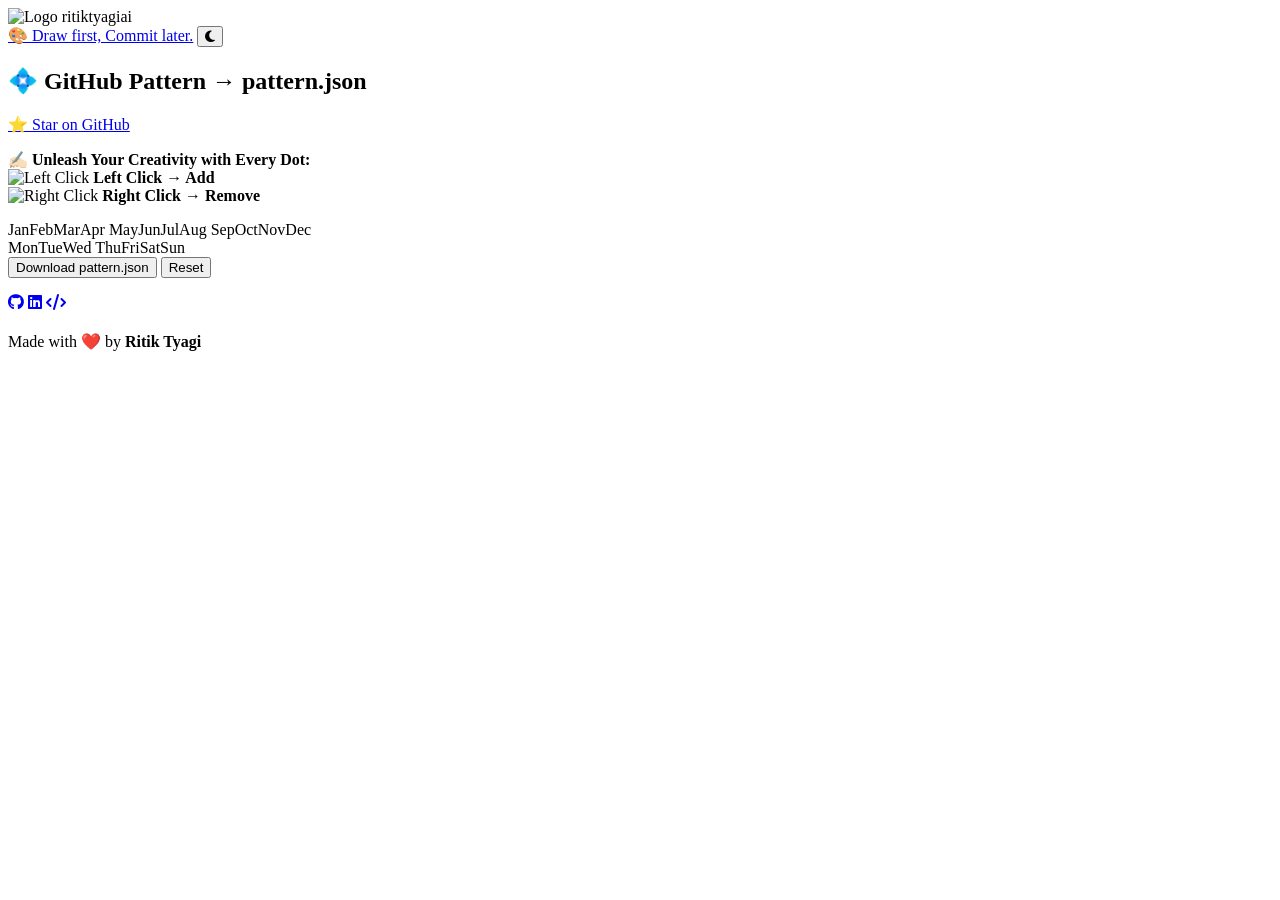
==== public/index.html @ a35b95b9 "Adsense" ====
<!DOCTYPE html>
<html lang="en">

<head>
  <meta charset="UTF-8">
  <title>GitHub Pattern Generator</title>
  <link rel="stylesheet" href="style.css">
  <link rel="stylesheet" href="https://cdnjs.cloudflare.com/ajax/libs/font-awesome/6.5.0/css/all.min.css">
  <script async src="https://pagead2.googlesyndication.com/pagead/js/adsbygoogle.js?client=ca-pub-6363142267367412"
     crossorigin="anonymous"></script>
</head>

<body>

  <!-- ================= HEADER ================= -->
  <header class="topbar">
    <div class="logo">
      <img src="assets/logo.jpg" class="header-logo" alt="Logo">
      <span class="logo-text">ritiktyagiai</span>
    </div>

    <nav class="nav">
      <a href="index.html" class="active">🎨 Draw first, Commit later.</a>
      <button id="theme-toggle" class="theme-toggle" aria-label="Toggle Dark Mode">
        <i class="fas fa-moon"></i>
      </button>
    </nav>
  </header>

  <!-- ================= PAGE (GRID BACKGROUND) ================= -->
  <main class="page-wrapper">

    <!-- ================= DRAW CARD ================= -->
    <div class="card">

      <div class="card-header">
        <h2>💠 GitHub Pattern → pattern.json</h2>

        <a class="star-btn" href="https://github.com/aurafarmerone/github-contribution-graph-hack" target="_blank">
          ⭐ Star on GitHub
        </a>
      </div>

      <p class="hint">
        <strong>✍🏻 Unleash Your Creativity with Every Dot:</strong><br>
        <span class="instruction-line"><img src="assets/mouse-left.svg" class="mouse-icon" alt="Left Click"> <b>Left
            Click → Add</b> <span class="demo-cell filled"></span></span><br>
        <span class="instruction-line"><img src="assets/mouse-right.svg" class="mouse-icon" alt="Right Click"> <b>Right
            Click → Remove</b> <span class="demo-cell empty"></span></span>
      </p>

      <!-- Month labels -->
      <div class="months">
        <span>Jan</span><span>Feb</span><span>Mar</span><span>Apr</span>
        <span>May</span><span>Jun</span><span>Jul</span><span>Aug</span>
        <span>Sep</span><span>Oct</span><span>Nov</span><span>Dec</span>
      </div>

      <div class="grid-wrapper">
        <div class="days">
          <span>Mon</span><span>Tue</span><span>Wed</span>
          <span>Thu</span><span>Fri</span><span>Sat</span><span>Sun</span>
        </div>

        <div id="grid"></div>
      </div>

      <!-- Buttons -->
      <div class="actions">
        <button id="download">Download pattern.json</button>
        <button id="reset" class="reset">Reset</button>
      </div>

    </div>

  </main>

  <!-- ================= FOOTER ================= -->
  <footer class="footer">
    <p style="margin-bottom: 10px; font-weight: bold;">
    </p>
    <div class="socials">
      <a href="https://github.com/ritiktyagiai" target="_blank"><i class="fab fa-github"></i></a>
      <a href="https://www.linkedin.com/in/ritiktyagiai/" target="_blank"><i class="fab fa-linkedin"></i></a>
      <a href="https://leetcode.com/u/ritiktyagiai" target="_blank"><i class="fas fa-code"></i></a>
    </div>
    <p style="margin-top: 20px;">Made with ❤️ by <strong>Ritik Tyagi</strong></p>
  </footer>

  <script src="script.js"></script>
</body>

</html>
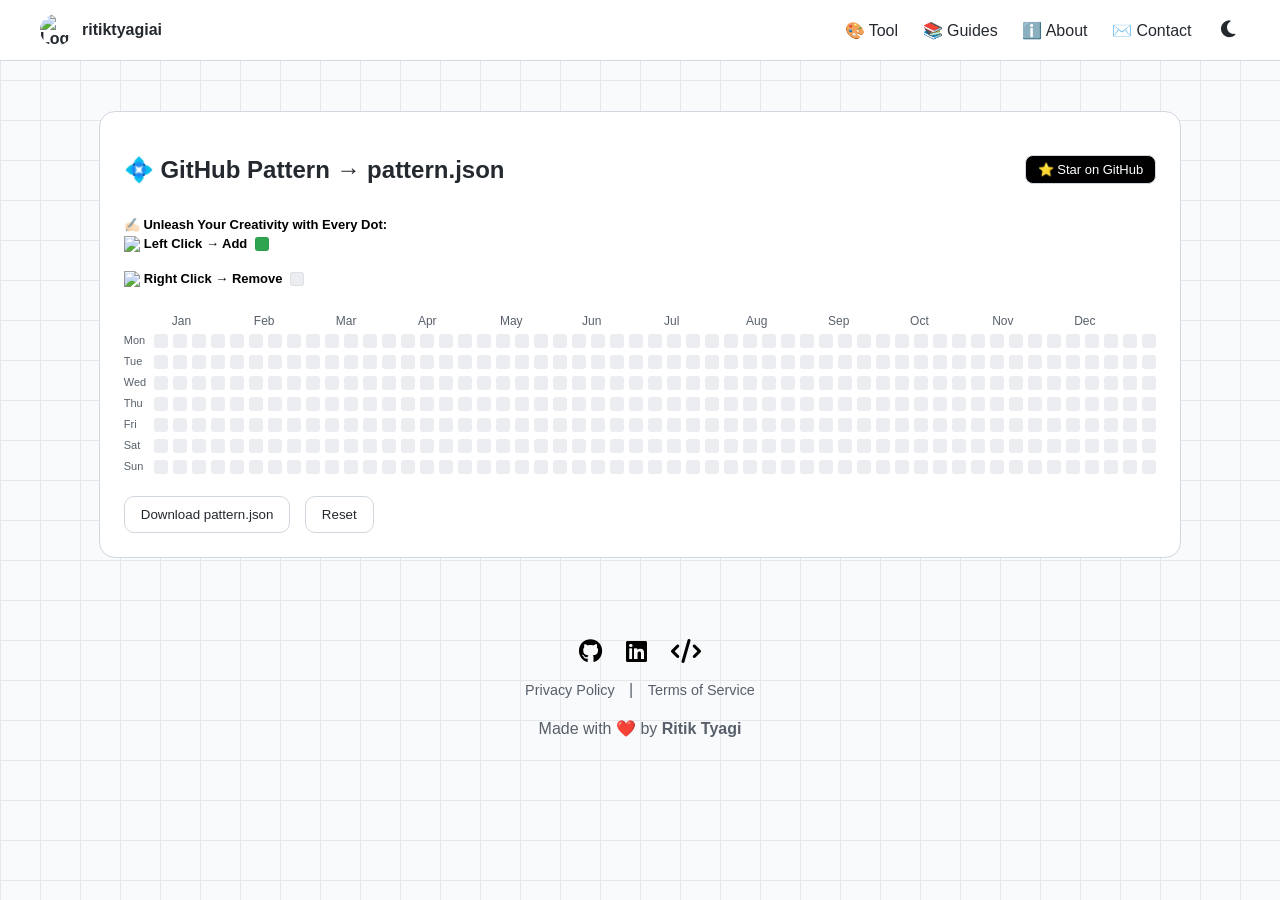
==== commit 68cbdd0c: "Pages Added" ====
--- a/public/index.html
+++ b/public/index.html
@@ -8,6 +8,15 @@
   <link rel="stylesheet" href="https://cdnjs.cloudflare.com/ajax/libs/font-awesome/6.5.0/css/all.min.css">
   <script async src="https://pagead2.googlesyndication.com/pagead/js/adsbygoogle.js?client=ca-pub-6363142267367412"
      crossorigin="anonymous"></script>
+  <!-- Google tag (gtag.js) -->
+  <script async src="https://www.googletagmanager.com/gtag/js?id=G-P4Q4NPDH2N"></script>
+  <script>
+    window.dataLayer = window.dataLayer || [];
+    function gtag(){dataLayer.push(arguments);}
+    gtag('js', new Date());
+
+    gtag('config', 'G-P4Q4NPDH2N');
+  </script>
 </head>
 
 <body>
@@ -20,7 +29,10 @@
     </div>
 
     <nav class="nav">
-      <a href="index.html" class="active">🎨 Draw first, Commit later.</a>
+      <a href="index.html" class="active">🎨 Tool</a>
+      <a href="guides.html">📚 Guides</a>
+      <a href="about.html">ℹ️ About</a>
+      <a href="contact.html">✉️ Contact</a>
       <button id="theme-toggle" class="theme-toggle" aria-label="Toggle Dark Mode">
         <i class="fas fa-moon"></i>
       </button>
@@ -77,12 +89,14 @@
 
   <!-- ================= FOOTER ================= -->
   <footer class="footer">
-    <p style="margin-bottom: 10px; font-weight: bold;">
-    </p>
     <div class="socials">
       <a href="https://github.com/ritiktyagiai" target="_blank"><i class="fab fa-github"></i></a>
       <a href="https://www.linkedin.com/in/ritiktyagiai/" target="_blank"><i class="fab fa-linkedin"></i></a>
       <a href="https://leetcode.com/u/ritiktyagiai" target="_blank"><i class="fas fa-code"></i></a>
+    </div>
+    <div class="footer-links" style="margin-top: 15px;">
+      <a href="privacy.html" style="margin: 0 10px; color: var(--text-muted); text-decoration: none; font-size: 0.9rem;">Privacy Policy</a> | 
+      <a href="terms.html" style="margin: 0 10px; color: var(--text-muted); text-decoration: none; font-size: 0.9rem;">Terms of Service</a>
     </div>
     <p style="margin-top: 20px;">Made with ❤️ by <strong>Ritik Tyagi</strong></p>
   </footer>
--- a/public/style.css
+++ b/public/style.css
@@ -0,0 +1,514 @@
+:root {
+  /* LIGHT THEME (Default) */
+  --bg-color: #f9fafb;
+  --bg-gradient-color: #e5e7eb;
+  --text-color: #24292f;
+  --text-muted: #57606a;
+  --header-bg: #fff;
+  --header-border: #d0d7de;
+  --card-bg: #fff;
+  --card-border: #d0d7de;
+  --cell-bg: #ebedf0;
+  --cell-active: #2da44e;
+  --btn-bg: #fff;
+  --btn-border: #d0d7de;
+  --btn-text: #24292f;
+  --btn-hover-bg: #FA2A55;
+  --btn-hover-text: #fff;
+  --logo-text-color: #24292f;
+  --hint-color: #000000;
+  --nav-hover: #FA2A55;
+  --star-btn-bg: #000;
+  --star-btn-text: #fff;
+  --social-icon-color: #000;
+}
+
+[data-theme="dark"] {
+  /* DARK THEME */
+  --bg-color: #0d1117;
+  --bg-gradient-color: #21262d;
+  --text-color: #c9d1d9;
+  --text-muted: #8b949e;
+  --header-bg: #161b22;
+  --header-border: #30363d;
+  --card-bg: #161b22;
+  --card-border: #30363d;
+  --cell-bg: #2d333b;
+  --cell-active: #39d353;
+  --btn-bg: #21262d;
+  --btn-border: #30363d;
+  --btn-text: #c9d1d9;
+  --btn-hover-bg: #FA2A55;
+  --btn-hover-text: #fff;
+  --logo-text-color: #f0f6fc;
+  --hint-color: #c9d1d9;
+  --nav-hover: #58a6ff;
+  --star-btn-bg: #21262d;
+  --star-btn-text: #c9d1d9;
+  --social-icon-color: #c9d1d9;
+}
+
+* {
+  box-sizing: border-box;
+}
+
+/* ================= GRID BACKGROUND ================= */
+body {
+  margin: 0;
+  font-family: Arial, sans-serif;
+  color: var(--text-color);
+  background-color: var(--bg-color);
+  background-image:
+    linear-gradient(to right, var(--bg-gradient-color) 1px, transparent 1px),
+    linear-gradient(to bottom, var(--bg-gradient-color) 1px, transparent 1px);
+  background-size: 40px 40px;
+  transition: background-color 0.3s ease, color 0.3s ease;
+}
+
+/* ================= HEADER ================= */
+.topbar {
+  display: flex;
+  justify-content: space-between;
+  align-items: center;
+  padding: 14px 40px;
+  background: var(--header-bg);
+  border-bottom: 1px solid var(--header-border);
+  transition: background-color 0.3s ease, border-color 0.3s ease;
+}
+
+.logo {
+  display: flex;
+  align-items: center;
+  font-weight: bold;
+  color: var(--logo-text-color);
+}
+
+.logo-icon {
+  display: none;
+}
+
+.header-logo {
+  width: 32px;
+  height: 32px;
+  border-radius: 50%;
+  object-fit: cover;
+  margin-right: 10px;
+}
+
+.nav a {
+  margin-left: 20px;
+  text-decoration: none;
+  color: var(--text-color);
+  position: relative;
+  transition: color 0.2s ease;
+}
+
+.nav a:hover {
+  color: var(--nav-hover);
+  text-decoration: underline;
+  text-underline-offset: 4px;
+}
+
+/* ================= PAGE ================= */
+.page-wrapper {
+  display: flex;
+  justify-content: center;
+  padding: 50px 0;
+}
+
+/* ================= CARD ================= */
+.card {
+  background: var(--card-bg);
+  border: 1px solid var(--card-border);
+  border-radius: 16px;
+  padding: 24px;
+  width: fit-content;
+  transition: background-color 0.3s ease, border-color 0.3s ease;
+}
+
+/* ================= CARD HEADER ================= */
+.card-header {
+  display: flex;
+  justify-content: space-between;
+  align-items: center;
+}
+
+.star-btn {
+  background: var(--star-btn-bg);
+  color: var(--star-btn-text);
+  padding: 6px 12px;
+  border-radius: 8px;
+  font-size: 13px;
+  text-decoration: none;
+  transition: transform 0.2s ease, background-color 0.3s ease;
+  display: inline-block;
+  border: 1px solid var(--header-border);
+}
+
+.star-btn:hover {
+  transform: scale(1.1);
+}
+
+
+.mouse-icon {
+  width: 16px;
+  height: 16px;
+  vertical-align: middle;
+  margin-right: 4px;
+}
+
+.instruction-line {
+  display: inline-flex;
+  align-items: center;
+  margin-top: 4px;
+}
+
+.demo-cell {
+  display: inline-block;
+  width: 14px;
+  height: 14px;
+  border-radius: 3px;
+  margin-left: 8px;
+  border: 1px solid rgba(27, 31, 35, 0.06);
+}
+
+.demo-cell.filled {
+  background: var(--cell-active);
+}
+
+.demo-cell.empty {
+  background: var(--cell-bg);
+}
+
+/* ================= GRID ================= */
+.hint {
+  font-size: 13px;
+  color: var(--hint-color);
+  margin-bottom: 12px;
+}
+
+.months {
+  display: grid;
+  grid-template-columns: repeat(12, 1fr);
+  font-size: 12px;
+  color: var(--text-muted);
+  margin-left: 48px;
+  margin-bottom: 6px;
+}
+
+.grid-wrapper {
+  display: flex;
+}
+
+.days {
+  display: grid;
+  grid-template-rows: repeat(7, 16px);
+  gap: 5px;
+  font-size: 11px;
+  color: var(--text-muted);
+  margin-right: 8px;
+}
+
+#grid {
+  display: grid;
+  grid-template-columns: repeat(53, 14px);
+  gap: 5px;
+}
+
+.cell {
+  width: 14px;
+  height: 14px;
+  background: var(--cell-bg);
+  border-radius: 3px;
+  cursor: pointer;
+  transition: background-color 0.2s ease;
+}
+
+.cell.active {
+  background: var(--cell-active);
+}
+
+/* ================= BUTTONS ================= */
+.actions {
+  margin-top: 20px;
+}
+
+button {
+  background: var(--btn-bg);
+  border: 1px solid var(--btn-border);
+  color: var(--btn-text);
+  padding: 10px 16px;
+  border-radius: 10px;
+  cursor: pointer;
+  transition: all 0.2s ease;
+}
+
+button:hover {
+  background: var(--btn-hover-bg);
+  color: var(--btn-hover-text);
+  border-color: var(--btn-hover-bg);
+  transform: scale(1.05);
+  /* slightly reduce scale to be subtler */
+}
+
+button:active {
+  transform: scale(1);
+}
+
+.reset {
+  margin-left: 10px;
+}
+
+/* ================= FOOTER ================= */
+.footer {
+  text-align: center;
+  margin: 30px 0;
+  color: var(--text-muted);
+}
+
+.socials a {
+  margin: 0 10px;
+  color: var(--social-icon-color);
+  font-size: 24px;
+  display: inline-block;
+  transition: transform 0.2s ease, text-shadow 0.2s ease, color 0.3s ease;
+}
+
+.socials a:hover {
+  transform: scale(1.2);
+  text-shadow: 0 5px 15px rgba(0, 0, 0, 0.3);
+}
+
+/* ================= THEME TOGGLE ================= */
+.theme-toggle {
+  background: none;
+  border: none;
+  color: var(--text-color);
+  cursor: pointer;
+  font-size: 1.2rem;
+  margin-left: 20px;
+  padding: 5px;
+  transition: transform 0.2s ease;
+}
+
+.theme-toggle:hover {
+  transform: rotate(15deg) scale(1.1);
+  background: none;
+  /* override default button hover */
+  color: var(--nav-hover);
+  border-color: transparent;
+}
+
+* {
+  caret-color: transparent;
+}
+
+input, textarea {
+  caret-color: auto;
+}
+
+/* ================= CONTENT PAGE STYLES ================= */
+.content-card {
+  max-width: 850px;
+  width: 90%;
+  margin: 0 auto;
+  padding: 32px;
+  background: var(--card-bg);
+  border: 1px solid var(--card-border);
+  border-radius: 16px;
+  box-shadow: 0 4px 12px rgba(0, 0, 0, 0.03);
+  transition: background-color 0.3s ease, border-color 0.3s ease;
+}
+
+.content-card h1 {
+  font-size: 2.2rem;
+  margin-top: 0;
+  margin-bottom: 20px;
+  color: var(--text-color);
+  font-weight: 800;
+}
+
+.content-card h2 {
+  font-size: 1.6rem;
+  margin-top: 30px;
+  margin-bottom: 15px;
+  border-bottom: 1px solid var(--card-border);
+  padding-bottom: 8px;
+  color: var(--text-color);
+}
+
+.content-card h3 {
+  font-size: 1.25rem;
+  margin-top: 24px;
+  margin-bottom: 10px;
+  color: var(--text-color);
+}
+
+.content-card p {
+  font-size: 1.05rem;
+  line-height: 1.7;
+  color: var(--text-muted);
+  margin-bottom: 16px;
+}
+
+.content-card ul, .content-card ol {
+  margin-bottom: 20px;
+  padding-left: 24px;
+  color: var(--text-muted);
+}
+
+.content-card li {
+  font-size: 1.05rem;
+  line-height: 1.6;
+  margin-bottom: 8px;
+}
+
+.content-card a {
+  color: var(--nav-hover);
+  text-decoration: none;
+  font-weight: 500;
+  transition: text-decoration 0.2s ease;
+}
+
+.content-card a:hover {
+  text-decoration: underline;
+}
+
+.content-card strong {
+  color: var(--text-color);
+}
+
+/* Code blocks in content */
+.content-card pre {
+  background: var(--bg-color);
+  border: 1px solid var(--card-border);
+  padding: 16px;
+  border-radius: 8px;
+  overflow-x: auto;
+  margin: 16px 0;
+}
+
+.content-card code {
+  font-family: 'Courier New', Courier, monospace;
+  font-size: 0.95rem;
+  background: var(--bg-color);
+  padding: 2px 6px;
+  border-radius: 4px;
+  border: 1px solid var(--card-border);
+  color: var(--text-color);
+}
+
+.content-card pre code {
+  border: none;
+  padding: 0;
+  background: none;
+}
+
+/* ================= CONTACT FORM ================= */
+.contact-form {
+  margin-top: 24px;
+}
+
+.form-group {
+  margin-bottom: 20px;
+}
+
+.form-group label {
+  display: block;
+  font-weight: 600;
+  margin-bottom: 8px;
+  font-size: 0.95rem;
+  color: var(--text-color);
+}
+
+.form-group input,
+.form-group textarea {
+  width: 100%;
+  padding: 12px;
+  border: 1px solid var(--card-border);
+  border-radius: 8px;
+  background: var(--bg-color);
+  color: var(--text-color);
+  font-family: inherit;
+  font-size: 1rem;
+  transition: border-color 0.2s ease, box-shadow 0.2s ease;
+  caret-color: auto;
+}
+
+.form-group input:focus,
+.form-group textarea:focus {
+  outline: none;
+  border-color: var(--nav-hover);
+  box-shadow: 0 0 0 3px rgba(250, 42, 85, 0.15);
+}
+
+/* ================= GUIDE CARD GRID ================= */
+.guide-grid {
+  display: grid;
+  grid-template-columns: 1fr;
+  gap: 24px;
+  margin-top: 30px;
+}
+
+@media (min-width: 768px) {
+  .guide-grid {
+    grid-template-columns: 1fr 1fr;
+  }
+}
+
+.guide-card {
+  border: 1px solid var(--card-border);
+  border-radius: 12px;
+  padding: 20px;
+  background: var(--bg-color);
+  transition: transform 0.2s ease, box-shadow 0.2s ease;
+  cursor: pointer;
+  display: flex;
+  flex-direction: column;
+  justify-content: space-between;
+  text-decoration: none;
+}
+
+.guide-card:hover {
+  transform: translateY(-4px);
+  box-shadow: 0 8px 24px rgba(0, 0, 0, 0.05);
+  border-color: var(--nav-hover);
+}
+
+.guide-card h3 {
+  margin-top: 0;
+  color: var(--text-color);
+  font-size: 1.25rem;
+}
+
+.guide-card p {
+  color: var(--text-muted);
+  font-size: 0.95rem;
+  line-height: 1.5;
+  margin-bottom: 16px;
+}
+
+.guide-card .read-more {
+  color: var(--nav-hover);
+  font-weight: 600;
+  font-size: 0.9rem;
+  display: inline-flex;
+  align-items: center;
+  gap: 4px;
+}
+
+/* Alert block for guides */
+.info-alert {
+  background: rgba(250, 42, 85, 0.05);
+  border-left: 4px solid var(--nav-hover);
+  padding: 16px;
+  border-radius: 4px;
+  margin: 20px 0;
+}
+
+.info-alert p {
+  margin: 0;
+  font-size: 0.95rem;
+  line-height: 1.5;
+  color: var(--text-muted);
+}
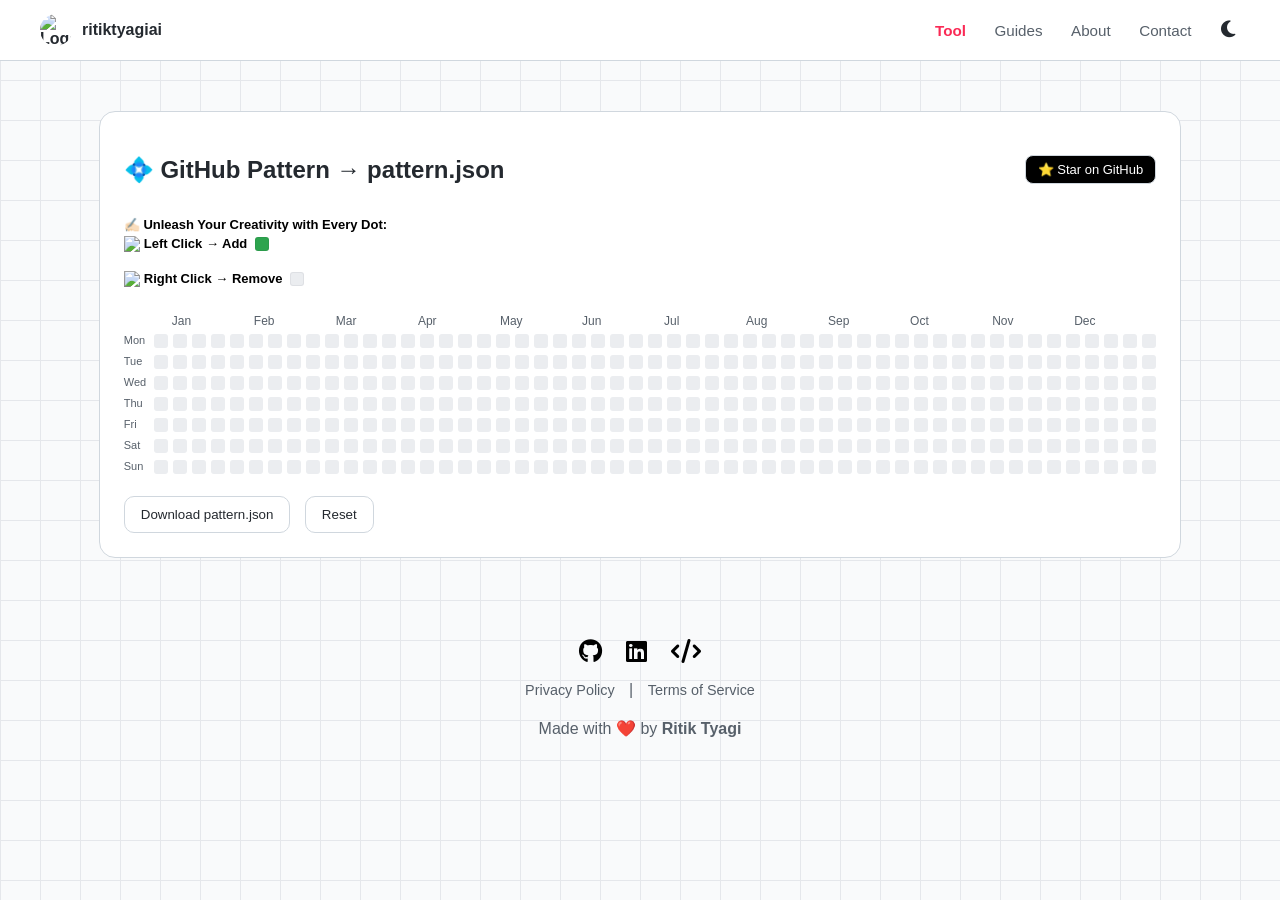
==== commit 81d5a554: "update content" ====
--- a/public/index.html
+++ b/public/index.html
@@ -29,10 +29,10 @@
     </div>
 
     <nav class="nav">
-      <a href="index.html" class="active">🎨 Tool</a>
-      <a href="guides.html">📚 Guides</a>
-      <a href="about.html">ℹ️ About</a>
-      <a href="contact.html">✉️ Contact</a>
+      <a href="index.html" class="active">Tool</a>
+      <a href="guides.html">Guides</a>
+      <a href="about.html">About</a>
+      <a href="contact.html">Contact</a>
       <button id="theme-toggle" class="theme-toggle" aria-label="Toggle Dark Mode">
         <i class="fas fa-moon"></i>
       </button>
@@ -95,7 +95,7 @@
       <a href="https://leetcode.com/u/ritiktyagiai" target="_blank"><i class="fas fa-code"></i></a>
     </div>
     <div class="footer-links" style="margin-top: 15px;">
-      <a href="privacy.html" style="margin: 0 10px; color: var(--text-muted); text-decoration: none; font-size: 0.9rem;">Privacy Policy</a> | 
+      <a href="privacy-policy.html" style="margin: 0 10px; color: var(--text-muted); text-decoration: none; font-size: 0.9rem;">Privacy Policy</a> | 
       <a href="terms.html" style="margin: 0 10px; color: var(--text-muted); text-decoration: none; font-size: 0.9rem;">Terms of Service</a>
     </div>
     <p style="margin-top: 20px;">Made with ❤️ by <strong>Ritik Tyagi</strong></p>
--- a/public/style.css
+++ b/public/style.css
@@ -96,17 +96,22 @@
 }
 
 .nav a {
-  margin-left: 20px;
+  margin-left: 24px;
   text-decoration: none;
-  color: var(--text-color);
-  position: relative;
+  color: var(--text-muted);
+  font-weight: 500;
+  font-size: 0.95rem;
   transition: color 0.2s ease;
+}
+
+.nav a.active {
+  color: var(--nav-hover);
+  font-weight: 600;
 }
 
 .nav a:hover {
   color: var(--nav-hover);
-  text-decoration: underline;
-  text-underline-offset: 4px;
+  text-decoration: none;
 }
 
 /* ================= PAGE ================= */
@@ -511,4 +516,67 @@
   font-size: 0.95rem;
   line-height: 1.5;
   color: var(--text-muted);
+}
+
+/* YouTube responsive video and thumbnail container */
+.video-link-wrapper {
+  display: block;
+  width: 100%;
+  margin: 20px 0;
+  text-decoration: none;
+}
+
+.video-thumbnail-container {
+  position: relative;
+  width: 100%;
+  padding-bottom: 56.25%; /* 16:9 Aspect Ratio */
+  height: 0;
+  overflow: hidden;
+  border-radius: 12px;
+  border: 1px solid var(--card-border);
+  cursor: pointer;
+  background-color: #000;
+}
+
+.video-thumbnail {
+  position: absolute;
+  top: 0;
+  left: 0;
+  width: 100%;
+  height: 100%;
+  object-fit: cover;
+  transition: transform 0.3s ease, filter 0.3s ease;
+}
+
+.video-thumbnail-container:hover .video-thumbnail {
+  transform: scale(1.03);
+  filter: brightness(0.85);
+}
+
+.play-button-overlay {
+  position: absolute;
+  top: 50%;
+  left: 50%;
+  transform: translate(-50%, -50%);
+  width: 68px;
+  height: 48px;
+  background: rgba(250, 42, 85, 0.9);
+  border-radius: 14px;
+  display: flex;
+  align-items: center;
+  justify-content: center;
+  color: #fff;
+  font-size: 20px;
+  transition: background 0.2s ease, transform 0.2s ease, box-shadow 0.2s ease;
+  box-shadow: 0 4px 10px rgba(0, 0, 0, 0.3);
+}
+
+.video-thumbnail-container:hover .play-button-overlay {
+  background: #fa2a55;
+  transform: translate(-50%, -50%) scale(1.1);
+  box-shadow: 0 6px 15px rgba(250, 42, 85, 0.4);
+}
+
+.play-button-overlay i {
+  margin-left: 3px;
 }
